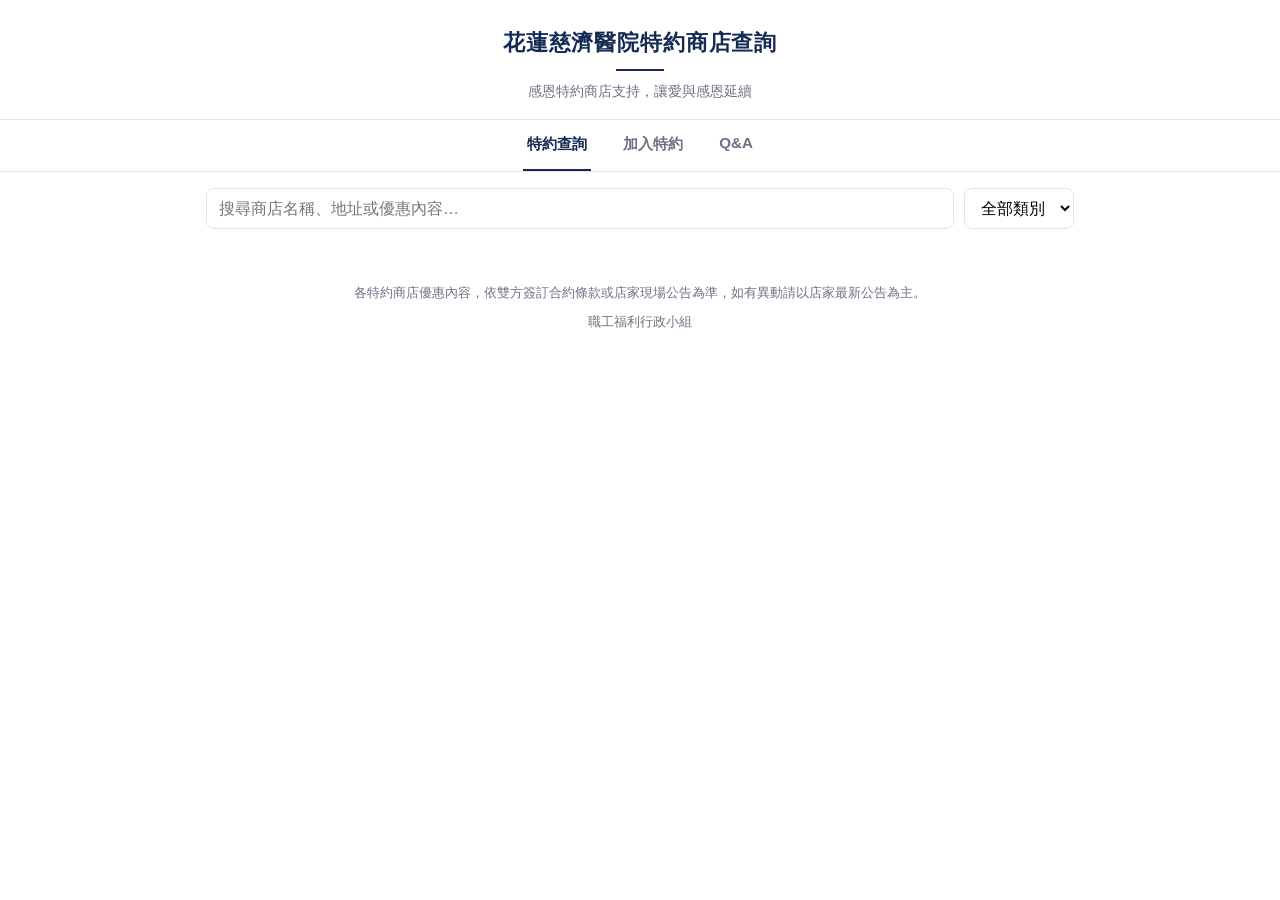
==== store/web/index.html @ 8aeaae93 "feat: 新增特約商店查詢/匯出/部署工具與網頁" ====
<!doctype html>
<html lang="zh-Hant">
<head>
<meta charset="UTF-8">
<meta name="viewport" content="width=device-width, initial-scale=1">
<title>花蓮慈濟醫院特約商店查詢</title>
<link rel="stylesheet" href="./style.css">
</head>
<body>
  <header>
    <h1>花蓮慈濟醫院特約商店查詢</h1>
    <div class="rule"></div>
    <div class="subtitle">感恩特約商店支持，讓愛與感恩延續</div>
  </header>
  <nav class="tabs">
    <a href="./index.html" class="active">特約查詢</a>
    <a href="./join.html">加入特約</a>
    <a href="./qa.html">Q&amp;A</a>
  </nav>

  <div class="controls">
    <input type="text" id="keyword" placeholder="搜尋商店名稱、地址或優惠內容…">
    <select id="kind"><option value="">全部類別</option></select>
  </div>
  <div class="meta" id="meta"></div>
  <div class="list" id="list"></div>
  <div class="disclaimer">各特約商店優惠內容，依雙方簽訂合約條款或店家現場公告為準，如有異動請以店家最新公告為主。</div>
  <footer>
    <div id="updated"></div>
    <div>職工福利行政小組</div>
  </footer>

<script>
const state = { all: [], keyword: "", kind: "" };

async function load() {
  const res = await fetch("./stores.json", { cache: "no-store" });
  const data = await res.json();
  state.all = data.stores || [];

  if (data.generated_at) {
    document.getElementById("updated").textContent =
      `資料更新時間：${data.generated_at.replace("T", " ")}`;
  }

  const kinds = [...new Set(state.all.map(s => s.kind).filter(Boolean))].sort();
  const kindSelect = document.getElementById("kind");
  for (const k of kinds) {
    const opt = document.createElement("option");
    opt.value = k;
    opt.textContent = k;
    kindSelect.appendChild(opt);
  }

  render();
}

function render() {
  const kw = state.keyword.trim();
  const list = document.getElementById("list");
  const meta = document.getElementById("meta");

  if (!kw && !state.kind) {
    meta.textContent = `共 ${state.all.length} 筆，請輸入關鍵字或選擇類別開始查詢`;
    list.innerHTML = "";
    return;
  }

  const filtered = state.all.filter(s => {
    if (state.kind && s.kind !== state.kind) return false;
    if (!kw) return true;
    const hay = `${s.name} ${s.address} ${s.contents} ${s.tel}`;
    return hay.includes(kw);
  });

  meta.textContent = `共 ${filtered.length} 筆（總計 ${state.all.length} 筆）`;
  list.innerHTML = "";

  if (filtered.length === 0) {
    list.innerHTML = '<div class="empty">查無符合條件的商店</div>';
    return;
  }

  for (const s of filtered) {
    const card = document.createElement("div");
    card.className = "card";
    card.innerHTML = `
      <span class="kind">${escapeHtml(s.kind || "未分類")}</span>
      <h3>${escapeHtml(s.name)}</h3>
      <p>📍 ${s.address ? `<a class="address" href="https://www.google.com/maps/search/?api=1&query=${encodeURIComponent(s.address)}" target="_blank" rel="noopener">${escapeHtml(s.address)}</a>` : ""}</p>
      <p>📞 ${escapeHtml(s.tel || "")}</p>
      <div class="expire">優惠期限：${s.expire ? s.expire.replaceAll("-", "/") : "長期"}</div>
    `;
    list.appendChild(card);
  }
}

function escapeHtml(str) {
  return String(str).replace(/[&<>"']/g, c => ({
    "&": "&amp;", "<": "&lt;", ">": "&gt;", '"': "&quot;", "'": "&#39;"
  }[c]));
}

document.getElementById("keyword").addEventListener("input", e => {
  state.keyword = e.target.value;
  render();
});
document.getElementById("kind").addEventListener("change", e => {
  state.kind = e.target.value;
  render();
});

load();
</script>
</body>
</html>
---- store/web/style.css ----
:root {
  --primary: #142a52;
  --primary-light: #eef1f6;
  --bg: #ffffff;
  --card-bg: #ffffff;
  --border: #e2e5eb;
  --text: #2a2f38;
  --muted: #6b7280;
}
* { box-sizing: border-box; }
body {
  margin: 0;
  font-family: "Noto Sans TC", "Microsoft JhengHei", -apple-system, sans-serif;
  background: var(--bg);
  color: var(--text);
}
header {
  background: var(--bg);
  color: var(--primary);
  padding: 28px 16px 18px;
  text-align: center;
  border-bottom: 1px solid var(--border);
}
header h1 {
  margin: 0;
  font-size: 1.35rem;
  font-weight: 700;
  letter-spacing: 0.04em;
}
header .rule {
  width: 48px;
  height: 2px;
  background: var(--primary);
  margin: 12px auto;
}
header .subtitle {
  margin-top: 2px;
  font-size: 0.85rem;
  color: var(--muted);
}
nav.tabs {
  display: flex;
  justify-content: center;
  gap: 28px;
  border-bottom: 1px solid var(--border);
  background: var(--bg);
}
nav.tabs a {
  display: inline-block;
  padding: 14px 4px;
  color: var(--muted);
  text-decoration: none;
  font-size: 0.95rem;
  font-weight: 600;
  border-bottom: 2px solid transparent;
}
nav.tabs a:hover { color: var(--primary); }
nav.tabs a.active {
  color: var(--primary);
  border-bottom-color: var(--primary);
}
.controls {
  max-width: 900px;
  margin: 16px auto;
  padding: 0 16px;
  display: flex;
  gap: 10px;
  flex-wrap: wrap;
}
.controls input[type=text] {
  flex: 1 1 240px;
  padding: 10px 12px;
  border: 1px solid var(--border);
  border-radius: 8px;
  font-size: 1rem;
}
.controls select {
  padding: 10px 12px;
  border: 1px solid var(--border);
  border-radius: 8px;
  font-size: 1rem;
  background: #fff;
}
.meta {
  max-width: 900px;
  margin: 0 auto 8px;
  padding: 0 16px;
  color: var(--muted);
  font-size: 0.9rem;
}
.list {
  max-width: 900px;
  margin: 0 auto 40px;
  padding: 0 16px;
  display: grid;
  gap: 12px;
}
.card {
  background: var(--card-bg);
  border: 1px solid var(--border);
  border-radius: 10px;
  padding: 14px 16px;
}
.card .kind {
  display: inline-block;
  background: var(--primary-light);
  color: var(--primary);
  font-size: 0.78rem;
  padding: 2px 8px;
  border-radius: 999px;
  margin-bottom: 6px;
}
.card h3 { margin: 0 0 6px; font-size: 1.05rem; }
.card p { margin: 3px 0; font-size: 0.92rem; }
.card a.address { color: var(--primary); text-decoration: underline; }
.card .expire { font-size: 0.82rem; color: var(--muted); margin-top: 8px; }
.empty { text-align: center; color: var(--muted); padding: 40px 0; }
.disclaimer {
  max-width: 900px;
  margin: 0 auto;
  padding: 0 16px;
  color: var(--muted);
  font-size: 0.8rem;
  text-align: center;
}
footer { text-align: center; color: var(--muted); font-size: 0.8rem; padding: 12px 0 40px; }

/* 內文頁（加入特約 / Q&A）共用樣式 */
.content {
  max-width: 720px;
  margin: 32px auto 60px;
  padding: 0 20px;
  line-height: 1.8;
}
.content h2 {
  color: var(--primary);
  font-size: 1.1rem;
  margin: 32px 0 10px;
}
.content h2:first-child { margin-top: 0; }
.content p { margin: 8px 0; color: var(--text); }
.content .contact-box {
  border: 1px solid var(--border);
  border-radius: 10px;
  padding: 16px 20px;
  margin-top: 12px;
}
.content .contact-box p { margin: 4px 0; }
.content .contact-box a { color: var(--primary); }
.qa-item {
  border-bottom: 1px solid var(--border);
  padding: 16px 0;
}
.qa-item:last-child { border-bottom: none; }
.qa-item .q {
  color: var(--primary);
  font-weight: 700;
  margin: 0 0 6px;
}
.qa-item .a { margin: 0; color: var(--text); }

@media (prefers-color-scheme: dark) {
  :root {
    --primary: #5b9bd8;
    --primary-light: #16324d;
    --bg: #10161f;
    --card-bg: #1a2330;
    --border: #2c3a4c;
    --text: #eaeef3;
    --muted: #93a1b5;
  }
  .controls select { background: #1a2330; color: #eaeef3; }
}
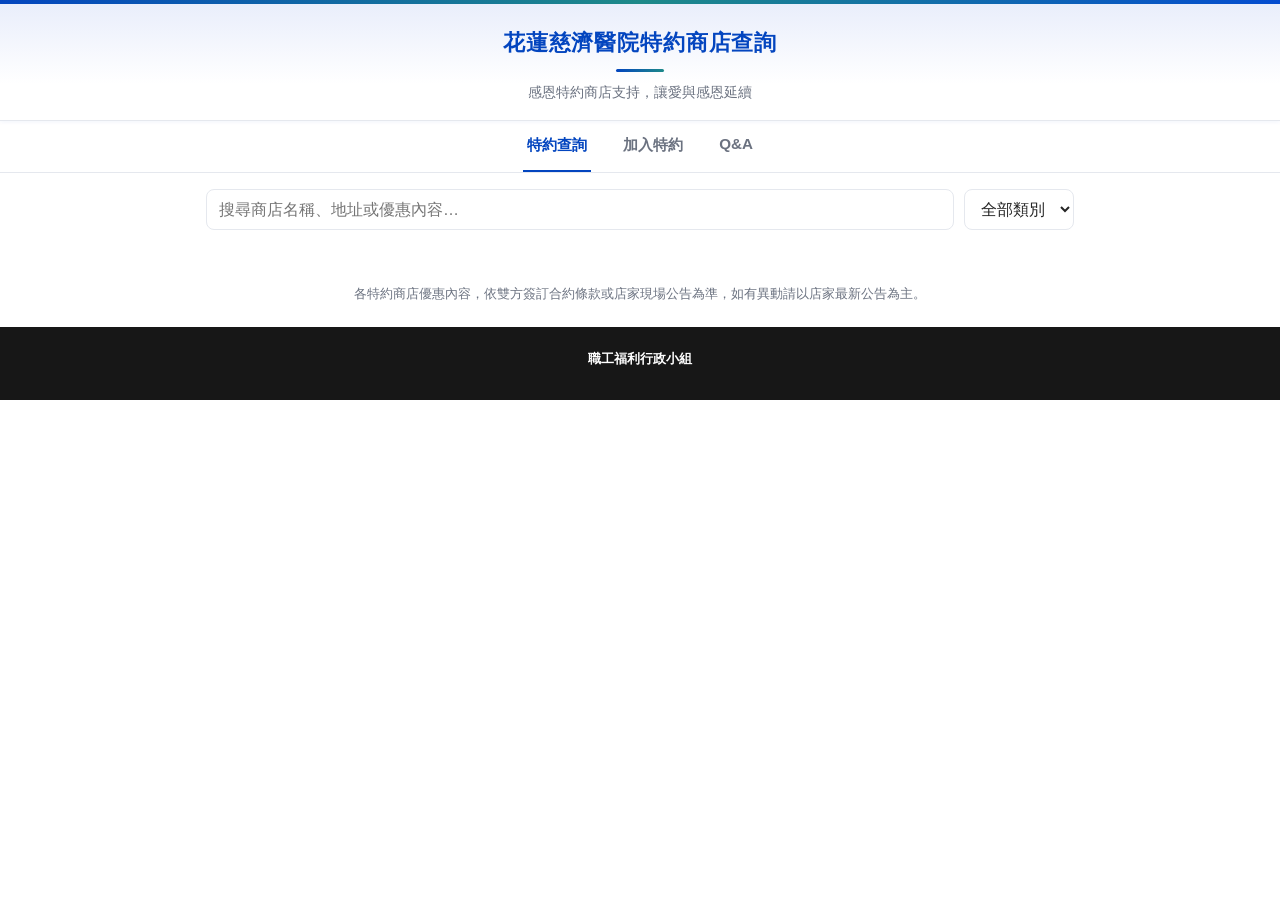
==== commit 97a9e61c: "style: 特約商店查詢頁改採花蓮慈濟醫院官網視覺風格 比對官網實際色碼套用主色（#0345bf）與青色點綴（#1d8989），並依類別自動配色籤與圖示、卡片加陰影與 hover 效果、頁尾改深色，" ====
--- a/store/web/index.html
+++ b/store/web/index.html
@@ -31,7 +31,38 @@
   </footer>
 
 <script>
-const state = { all: [], keyword: "", kind: "" };
+const state = { all: [], keyword: "", kind: "", categoryColors: new Map() };
+
+const CATEGORY_PALETTE = [
+  { accent: "#0345bf", bg: "#e8edfb" }, // 藍
+  { accent: "#1d8989", bg: "#e3f3f2" }, // 青
+  { accent: "#c65a04", bg: "#fdece0" }, // 橘
+  { accent: "#3c7a3f", bg: "#e7f3e8" }, // 綠
+  { accent: "#6a4fa0", bg: "#efe9f8" }, // 紫
+  { accent: "#b0396b", bg: "#fbe8f0" }, // 玫瑰
+];
+
+const ICON_RULES = [
+  [/餐|飲|小吃|咖啡|茶|美食/, "🍽️"],
+  [/藥|診所|醫療|健康/, "💊"],
+  [/3C|電腦|手機|通訊|3c/, "💻"],
+  [/眼鏡/, "👓"],
+  [/美容|美髮|美甲|spa|SPA|沙龍/, "💇"],
+  [/服飾|精品|鞋|包/, "👕"],
+  [/書|文具/, "📚"],
+  [/運動|健身/, "🏋️"],
+  [/汽車|機車|修車|保養/, "🚗"],
+  [/旅遊|住宿|飯店|民宿/, "🏨"],
+  [/生活|百貨|超市|量販/, "🛒"],
+];
+
+function iconFor(kind) {
+  if (!kind) return "🏬";
+  for (const [re, icon] of ICON_RULES) {
+    if (re.test(kind)) return icon;
+  }
+  return "🏬";
+}
 
 async function load() {
   const res = await fetch("./stores.json", { cache: "no-store" });
@@ -44,6 +75,8 @@
   }
 
   const kinds = [...new Set(state.all.map(s => s.kind).filter(Boolean))].sort();
+  kinds.forEach((k, i) => state.categoryColors.set(k, CATEGORY_PALETTE[i % CATEGORY_PALETTE.length]));
+
   const kindSelect = document.getElementById("kind");
   for (const k of kinds) {
     const opt = document.createElement("option");
@@ -84,8 +117,11 @@
   for (const s of filtered) {
     const card = document.createElement("div");
     card.className = "card";
+    const color = state.categoryColors.get(s.kind) || CATEGORY_PALETTE[0];
+    card.style.setProperty("--cat-accent", color.accent);
+    card.style.setProperty("--cat-bg", color.bg);
     card.innerHTML = `
-      <span class="kind">${escapeHtml(s.kind || "未分類")}</span>
+      <span class="kind"><span class="icon">${iconFor(s.kind)}</span>${escapeHtml(s.kind || "未分類")}</span>
       <h3>${escapeHtml(s.name)}</h3>
       <p>📍 ${s.address ? `<a class="address" href="https://www.google.com/maps/search/?api=1&query=${encodeURIComponent(s.address)}" target="_blank" rel="noopener">${escapeHtml(s.address)}</a>` : ""}</p>
       <p>📞 ${escapeHtml(s.tel || "")}</p>
--- a/store/web/style.css
+++ b/store/web/style.css
@@ -1,25 +1,39 @@
 :root {
-  --primary: #142a52;
-  --primary-light: #eef1f6;
+  --primary: #0345bf;
+  --primary-hover: #044cd0;
+  --primary-light: #e8edfb;
+  --accent: #1d8989;
   --bg: #ffffff;
   --card-bg: #ffffff;
-  --border: #e2e5eb;
-  --text: #2a2f38;
+  --border: #e5e8ee;
+  --text: #252525;
   --muted: #6b7280;
+  --footer-bg: #171717;
+  --footer-text: #ffffff;
+  --footer-muted: #a2a2a2;
 }
 * { box-sizing: border-box; }
 body {
   margin: 0;
-  font-family: "Noto Sans TC", "Microsoft JhengHei", -apple-system, sans-serif;
+  font-family: "Noto Sans TC", "Noto Sans", "PingFang TC", "Microsoft JhengHei", Arial, sans-serif;
   background: var(--bg);
   color: var(--text);
 }
 header {
-  background: var(--bg);
+  position: relative;
+  background: linear-gradient(180deg, var(--primary-light) 0%, var(--bg) 70%);
   color: var(--primary);
   padding: 28px 16px 18px;
   text-align: center;
   border-bottom: 1px solid var(--border);
+  box-shadow: 0 1px 4px rgba(3, 69, 191, 0.06);
+}
+header::before {
+  content: "";
+  position: absolute;
+  top: 0; left: 0; right: 0;
+  height: 4px;
+  background: linear-gradient(90deg, var(--primary), var(--accent), var(--primary-hover));
 }
 header h1 {
   margin: 0;
@@ -29,9 +43,10 @@
 }
 header .rule {
   width: 48px;
-  height: 2px;
-  background: var(--primary);
+  height: 3px;
+  background: linear-gradient(90deg, var(--primary), var(--accent));
   margin: 12px auto;
+  border-radius: 2px;
 }
 header .subtitle {
   margin-top: 2px;
@@ -53,6 +68,7 @@
   font-size: 0.95rem;
   font-weight: 600;
   border-bottom: 2px solid transparent;
+  transition: color 0.2s, border-color 0.2s;
 }
 nav.tabs a:hover { color: var(--primary); }
 nav.tabs a.active {
@@ -73,6 +89,8 @@
   border: 1px solid var(--border);
   border-radius: 8px;
   font-size: 1rem;
+  background: #fff;
+  color: var(--text);
 }
 .controls select {
   padding: 10px 12px;
@@ -80,6 +98,13 @@
   border-radius: 8px;
   font-size: 1rem;
   background: #fff;
+  color: var(--text);
+}
+.controls input[type=text]:focus,
+.controls select:focus {
+  outline: none;
+  border-color: var(--primary);
+  box-shadow: 0 0 0 3px rgba(3, 69, 191, 0.15);
 }
 .meta {
   max-width: 900px;
@@ -98,21 +123,34 @@
 .card {
   background: var(--card-bg);
   border: 1px solid var(--border);
-  border-radius: 10px;
+  border-left: 4px solid var(--cat-accent, var(--primary));
+  border-radius: 12px;
   padding: 14px 16px;
+  box-shadow: 0 1px 3px rgba(0, 0, 0, 0.05);
+  transition: box-shadow 0.2s, transform 0.2s;
+}
+.card:hover {
+  box-shadow: 0 6px 16px rgba(3, 69, 191, 0.12);
+  transform: translateY(-2px);
 }
 .card .kind {
-  display: inline-block;
-  background: var(--primary-light);
-  color: var(--primary);
+  display: inline-flex;
+  align-items: center;
+  gap: 4px;
+  background: var(--cat-bg, var(--primary-light));
+  color: var(--cat-accent, var(--primary));
   font-size: 0.78rem;
-  padding: 2px 8px;
+  font-weight: 600;
+  padding: 2px 9px;
   border-radius: 999px;
   margin-bottom: 6px;
 }
-.card h3 { margin: 0 0 6px; font-size: 1.05rem; }
+.card .kind .icon { font-size: 0.9rem; line-height: 1; }
+.card h3 { margin: 0 0 6px; font-size: 1.05rem; transition: color 0.2s; }
+.card:hover h3 { color: var(--accent); }
 .card p { margin: 3px 0; font-size: 0.92rem; }
 .card a.address { color: var(--primary); text-decoration: underline; }
+.card a.address:hover { color: var(--primary-hover); }
 .card .expire { font-size: 0.82rem; color: var(--muted); margin-top: 8px; }
 .empty { text-align: center; color: var(--muted); padding: 40px 0; }
 .disclaimer {
@@ -123,7 +161,16 @@
   font-size: 0.8rem;
   text-align: center;
 }
-footer { text-align: center; color: var(--muted); font-size: 0.8rem; padding: 12px 0 40px; }
+footer {
+  background: var(--footer-bg);
+  color: var(--footer-muted);
+  text-align: center;
+  font-size: 0.8rem;
+  padding: 20px 16px 32px;
+  margin-top: 24px;
+}
+footer #updated { color: var(--footer-muted); }
+footer div:last-child { color: var(--footer-text); font-weight: 600; margin-top: 4px; }
 
 /* 內文頁（加入特約 / Q&A）共用樣式 */
 .content {
@@ -141,12 +188,14 @@
 .content p { margin: 8px 0; color: var(--text); }
 .content .contact-box {
   border: 1px solid var(--border);
-  border-radius: 10px;
+  border-radius: 12px;
   padding: 16px 20px;
   margin-top: 12px;
+  box-shadow: 0 1px 3px rgba(0, 0, 0, 0.05);
 }
 .content .contact-box p { margin: 4px 0; }
 .content .contact-box a { color: var(--primary); }
+.content .contact-box a:hover { color: var(--primary-hover); }
 .qa-item {
   border-bottom: 1px solid var(--border);
   padding: 16px 0;
@@ -162,12 +211,18 @@
 @media (prefers-color-scheme: dark) {
   :root {
     --primary: #5b9bd8;
+    --primary-hover: #7ab0e6;
     --primary-light: #16324d;
+    --accent: #3fb8b8;
     --bg: #10161f;
     --card-bg: #1a2330;
     --border: #2c3a4c;
     --text: #eaeef3;
     --muted: #93a1b5;
+    --footer-bg: #0a0e14;
+    --footer-text: #eaeef3;
+    --footer-muted: #93a1b5;
   }
+  .controls input[type=text],
   .controls select { background: #1a2330; color: #eaeef3; }
 }
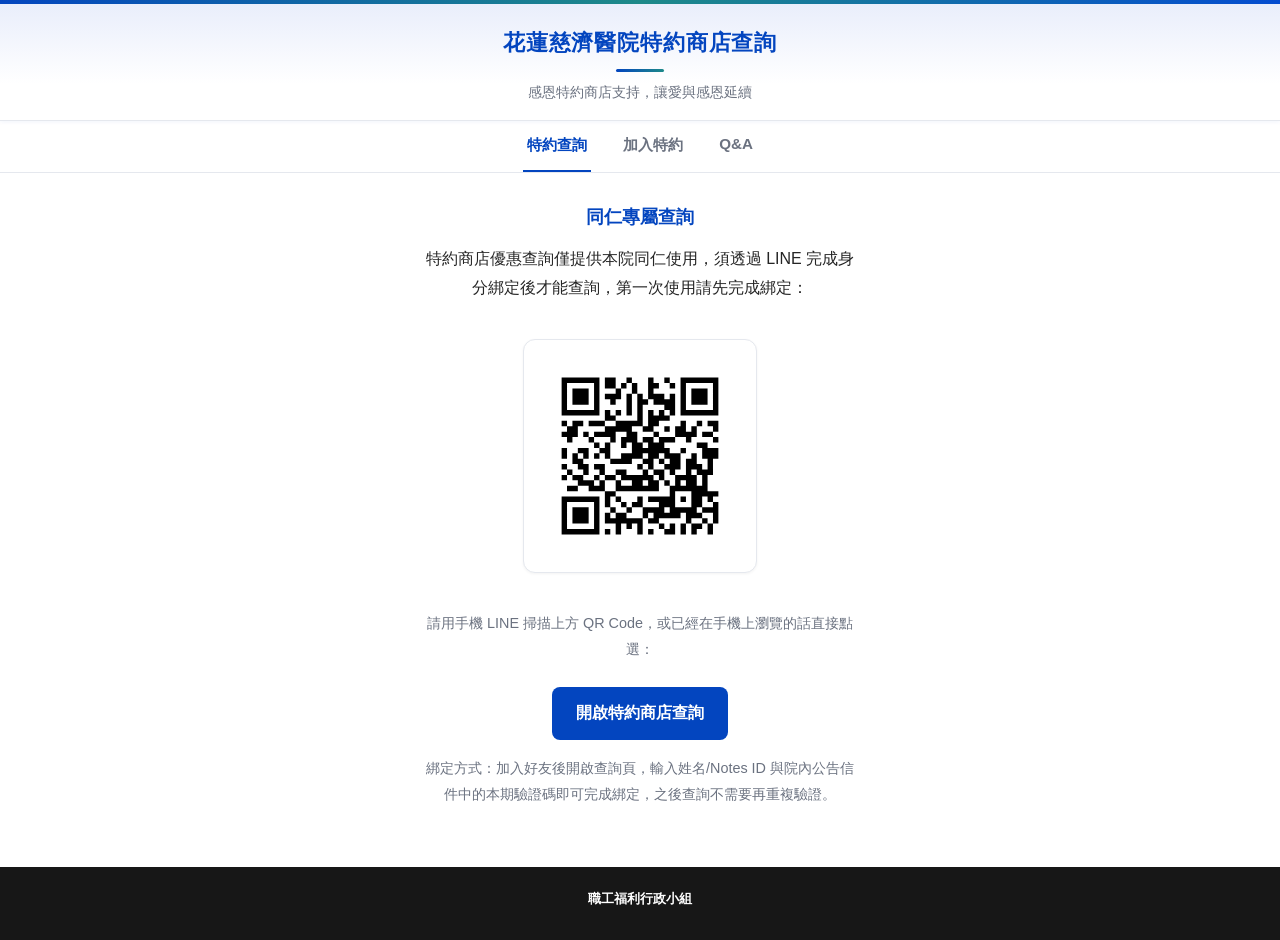
==== commit 47999db1: "feat: 特約商店查詢頁上線 LINE@ + 驗證碼存取控制（sdd3.md §5） 新增 Cloud Functions 後端（firebase/，5 支端點：verify/stores/admi" ====
--- a/store/web/index.html
+++ b/store/web/index.html
@@ -5,6 +5,37 @@
 <meta name="viewport" content="width=device-width, initial-scale=1">
 <title>花蓮慈濟醫院特約商店查詢</title>
 <link rel="stylesheet" href="./style.css">
+<style>
+  .panel {
+    max-width: 480px;
+    margin: 32px auto 60px;
+    padding: 0 20px;
+    text-align: center;
+  }
+  .panel p { color: var(--text); line-height: 1.8; }
+  .panel .hint { color: var(--muted); font-size: 0.9rem; }
+  .qr-box {
+    display: inline-block;
+    background: #ffffff;
+    padding: 16px;
+    border-radius: 12px;
+    border: 1px solid var(--border);
+    box-shadow: 0 1px 3px rgba(0, 0, 0, 0.05);
+    margin: 20px 0;
+  }
+  .qr-box svg { display: block; width: 200px; height: 200px; }
+  .open-link {
+    display: inline-block;
+    margin-top: 8px;
+    padding: 12px 24px;
+    border-radius: 8px;
+    background: var(--primary);
+    color: #fff;
+    text-decoration: none;
+    font-weight: 600;
+  }
+  .open-link:hover { background: var(--primary-hover); }
+</style>
 </head>
 <body>
   <header>
@@ -18,135 +49,21 @@
     <a href="./qa.html">Q&amp;A</a>
   </nav>
 
-  <div class="controls">
-    <input type="text" id="keyword" placeholder="搜尋商店名稱、地址或優惠內容…">
-    <select id="kind"><option value="">全部類別</option></select>
+  <div class="panel">
+    <h2 style="color:var(--primary);font-size:1.1rem;">同仁專屬查詢</h2>
+    <p>特約商店優惠查詢僅提供本院同仁使用，須透過 LINE 完成身分綁定後才能查詢，第一次使用請先完成綁定：</p>
+
+    <div class="qr-box">
+      <svg viewBox="0 0 37 37" xmlns="http://www.w3.org/2000/svg"><path d="M4,4H5V5H4zM5,4H6V5H5zM6,4H7V5H6zM7,4H8V5H7zM8,4H9V5H8zM9,4H10V5H9zM10,4H11V5H10zM12,4H13V5H12zM13,4H14V5H13zM16,4H17V5H16zM20,4H21V5H20zM23,4H24V5H23zM26,4H27V5H26zM27,4H28V5H27zM28,4H29V5H28zM29,4H30V5H29zM30,4H31V5H30zM31,4H32V5H31zM32,4H33V5H32zM4,5H5V6H4zM10,5H11V6H10zM12,5H13V6H12zM13,5H14V6H13zM15,5H16V6H15zM17,5H18V6H17zM20,5H21V6H20zM21,5H22V6H21zM24,5H25V6H24zM26,5H27V6H26zM32,5H33V6H32zM4,6H5V7H4zM6,6H7V7H6zM7,6H8V7H7zM8,6H9V7H8zM10,6H11V7H10zM14,6H15V7H14zM17,6H18V7H17zM20,6H21V7H20zM26,6H27V7H26zM28,6H29V7H28zM29,6H30V7H29zM30,6H31V7H30zM32,6H33V7H32zM4,7H5V8H4zM6,7H7V8H6zM7,7H8V8H7zM8,7H9V8H8zM10,7H11V8H10zM12,7H13V8H12zM13,7H14V8H13zM14,7H15V8H14zM16,7H17V8H16zM18,7H19V8H18zM20,7H21V8H20zM21,7H22V8H21zM22,7H23V8H22zM24,7H25V8H24zM26,7H27V8H26zM28,7H29V8H28zM29,7H30V8H29zM30,7H31V8H30zM32,7H33V8H32zM4,8H5V9H4zM6,8H7V9H6zM7,8H8V9H7zM8,8H9V9H8zM10,8H11V9H10zM13,8H14V9H13zM16,8H17V9H16zM18,8H19V9H18zM19,8H20V9H19zM21,8H22V9H21zM22,8H23V9H22zM23,8H24V9H23zM24,8H25V9H24zM26,8H27V9H26zM28,8H29V9H28zM29,8H30V9H29zM30,8H31V9H30zM32,8H33V9H32zM4,9H5V10H4zM10,9H11V10H10zM16,9H17V10H16zM18,9H19V10H18zM23,9H24V10H23zM24,9H25V10H24zM26,9H27V10H26zM32,9H33V10H32zM4,10H5V11H4zM5,10H6V11H5zM6,10H7V11H6zM7,10H8V11H7zM8,10H9V11H8zM9,10H10V11H9zM10,10H11V11H10zM12,10H13V11H12zM14,10H15V11H14zM16,10H17V11H16zM18,10H19V11H18zM20,10H21V11H20zM22,10H23V11H22zM24,10H25V11H24zM26,10H27V11H26zM27,10H28V11H27zM28,10H29V11H28zM29,10H30V11H29zM30,10H31V11H30zM31,10H32V11H31zM32,10H33V11H32zM12,11H13V12H12zM13,11H14V12H13zM18,11H19V12H18zM20,11H21V12H20zM21,11H22V12H21zM22,11H23V12H22zM23,11H24V12H23zM4,12H5V13H4zM6,12H7V13H6zM7,12H8V13H7zM9,12H10V13H9zM10,12H11V13H10zM11,12H12V13H11zM14,12H15V13H14zM15,12H16V13H15zM16,12H17V13H16zM17,12H18V13H17zM18,12H19V13H18zM20,12H21V13H20zM21,12H22V13H21zM26,12H27V13H26zM29,12H30V13H29zM31,12H32V13H31zM32,12H33V13H32zM5,13H6V14H5zM6,13H7V14H6zM12,13H13V14H12zM13,13H14V14H13zM14,13H15V14H14zM15,13H16V14H15zM16,13H17V14H16zM19,13H20V14H19zM20,13H21V14H20zM23,13H24V14H23zM25,13H26V14H25zM26,13H27V14H26zM28,13H29V14H28zM32,13H33V14H32zM4,14H5V15H4zM5,14H6V15H5zM6,14H7V15H6zM8,14H9V15H8zM10,14H11V15H10zM11,14H12V15H11zM12,14H13V15H12zM13,14H14V15H13zM16,14H17V15H16zM17,14H18V15H17zM21,14H22V15H21zM25,14H26V15H25zM26,14H27V15H26zM27,14H28V15H27zM28,14H29V15H28zM30,14H31V15H30zM31,14H32V15H31zM5,15H6V16H5zM9,15H10V16H9zM13,15H14V16H13zM15,15H16V16H15zM16,15H17V16H16zM17,15H18V16H17zM19,15H20V16H19zM20,15H21V16H20zM22,15H23V16H22zM23,15H24V16H23zM24,15H25V16H24zM27,15H28V16H27zM32,15H33V16H32zM10,16H11V17H10zM12,16H13V17H12zM15,16H16V17H15zM17,16H18V17H17zM18,16H19V17H18zM20,16H21V17H20zM21,16H22V17H21zM22,16H23V17H22zM29,16H30V17H29zM30,16H31V17H30zM4,17H5V18H4zM7,17H8V18H7zM8,17H9V18H8zM11,17H12V18H11zM12,17H13V18H12zM17,17H18V18H17zM18,17H19V18H18zM19,17H20V18H19zM20,17H21V18H20zM21,17H22V18H21zM22,17H23V18H22zM23,17H24V18H23zM26,17H27V18H26zM30,17H31V18H30zM31,17H32V18H31zM32,17H33V18H32zM4,18H5V19H4zM6,18H7V19H6zM8,18H9V19H8zM10,18H11V19H10zM12,18H13V19H12zM15,18H16V19H15zM16,18H17V19H16zM17,18H18V19H17zM18,18H19V19H18zM20,18H21V19H20zM21,18H22V19H21zM23,18H24V19H23zM24,18H25V19H24zM25,18H26V19H25zM28,18H29V19H28zM30,18H31V19H30zM31,18H32V19H31zM32,18H33V19H32zM6,19H7V20H6zM7,19H8V20H7zM13,19H14V20H13zM14,19H15V20H14zM15,19H16V20H15zM16,19H17V20H16zM19,19H20V20H19zM20,19H21V20H20zM22,19H23V20H22zM24,19H25V20H24zM25,19H26V20H25zM27,19H28V20H27zM28,19H29V20H28zM31,19H32V20H31zM4,20H5V21H4zM7,20H8V21H7zM8,20H9V21H8zM10,20H11V21H10zM11,20H12V21H11zM18,20H19V21H18zM20,20H21V21H20zM23,20H24V21H23zM24,20H25V21H24zM25,20H26V21H25zM27,20H28V21H27zM28,20H29V21H28zM29,20H30V21H29zM31,20H32V21H31zM5,21H6V22H5zM8,21H9V22H8zM11,21H12V22H11zM14,21H15V22H14zM15,21H16V22H15zM19,21H20V22H19zM21,21H22V22H21zM22,21H23V22H22zM24,21H25V22H24zM27,21H28V22H27zM29,21H30V22H29zM30,21H31V22H30zM31,21H32V22H31zM4,22H5V23H4zM6,22H7V23H6zM7,22H8V23H7zM10,22H11V23H10zM12,22H13V23H12zM13,22H14V23H13zM15,22H16V23H15zM16,22H17V23H16zM17,22H18V23H17zM18,22H19V23H18zM19,22H20V23H19zM20,22H21V23H20zM22,22H23V23H22zM25,22H26V23H25zM26,22H27V23H26zM27,22H28V23H27zM28,22H29V23H28zM30,22H31V23H30zM7,23H8V24H7zM8,23H9V24H8zM9,23H10V24H9zM11,23H12V24H11zM14,23H15V24H14zM17,23H18V24H17zM18,23H19V24H18zM20,23H21V24H20zM21,23H22V24H21zM23,23H24V24H23zM25,23H26V24H25zM27,23H28V24H27zM28,23H29V24H28zM30,23H31V24H30zM5,24H6V25H5zM6,24H7V25H6zM9,24H10V25H9zM10,24H11V25H10zM11,24H12V25H11zM14,24H15V25H14zM15,24H16V25H15zM16,24H17V25H16zM17,24H18V25H17zM18,24H19V25H18zM19,24H20V25H19zM20,24H21V25H20zM21,24H22V25H21zM24,24H25V25H24zM25,24H26V25H25zM26,24H27V25H26zM27,24H28V25H27zM28,24H29V25H28zM29,24H30V25H29zM30,24H31V25H30zM12,25H13V26H12zM13,25H14V26H13zM24,25H25V26H24zM28,25H29V26H28zM29,25H30V26H29zM30,25H31V26H30zM31,25H32V26H31zM32,25H33V26H32zM4,26H5V27H4zM5,26H6V27H5zM6,26H7V27H6zM7,26H8V27H7zM8,26H9V27H8zM9,26H10V27H9zM10,26H11V27H10zM12,26H13V27H12zM14,26H15V27H14zM18,26H19V27H18zM20,26H21V27H20zM21,26H22V27H21zM22,26H23V27H22zM23,26H24V27H23zM24,26H25V27H24zM26,26H27V27H26zM28,26H29V27H28zM29,26H30V27H29zM31,26H32V27H31zM4,27H5V28H4zM10,27H11V28H10zM12,27H13V28H12zM15,27H16V28H15zM17,27H18V28H17zM18,27H19V28H18zM22,27H23V28H22zM23,27H24V28H23zM24,27H25V28H24zM28,27H29V28H28zM29,27H30V28H29zM32,27H33V28H32zM4,28H5V29H4zM6,28H7V29H6zM7,28H8V29H7zM8,28H9V29H8zM10,28H11V29H10zM13,28H14V29H13zM16,28H17V29H16zM19,28H20V29H19zM20,28H21V29H20zM21,28H22V29H21zM22,28H23V29H22zM24,28H25V29H24zM25,28H26V29H25zM26,28H27V29H26zM27,28H28V29H27zM28,28H29V29H28zM30,28H31V29H30zM31,28H32V29H31zM32,28H33V29H32zM4,29H5V30H4zM6,29H7V30H6zM7,29H8V30H7zM8,29H9V30H8zM10,29H11V30H10zM12,29H13V30H12zM14,29H15V30H14zM15,29H16V30H15zM19,29H20V30H19zM21,29H22V30H21zM22,29H23V30H22zM23,29H24V30H23zM24,29H25V30H24zM25,29H26V30H25zM27,29H28V30H27zM28,29H29V30H28zM29,29H30V30H29zM32,29H33V30H32zM4,30H5V31H4zM6,30H7V31H6zM7,30H8V31H7zM8,30H9V31H8zM10,30H11V31H10zM12,30H13V31H12zM13,30H14V31H13zM14,30H15V31H14zM15,30H16V31H15zM16,30H17V31H16zM17,30H18V31H17zM18,30H19V31H18zM20,30H21V31H20zM21,30H22V31H21zM27,30H28V31H27zM30,30H31V31H30zM32,30H33V31H32zM4,31H5V32H4zM10,31H11V32H10zM14,31H15V32H14zM16,31H17V32H16zM18,31H19V32H18zM22,31H23V32H22zM24,31H25V32H24zM26,31H27V32H26zM28,31H29V32H28zM29,31H30V32H29zM31,31H32V32H31zM4,32H5V33H4zM5,32H6V33H5zM6,32H7V33H6zM7,32H8V33H7zM8,32H9V33H8zM9,32H10V33H9zM10,32H11V33H10zM12,32H13V33H12zM14,32H15V33H14zM18,32H19V33H18zM20,32H21V33H20zM23,32H24V33H23zM24,32H25V33H24zM26,32H27V33H26zM28,32H29V33H28zM31,32H32V33H31z" fill="#000000" fill-rule="nonzero" stroke="none" /></svg>
+    </div>
+
+    <p class="hint">請用手機 LINE 掃描上方 QR Code，或已經在手機上瀏覽的話直接點選：</p>
+    <p><a class="open-link" href="https://liff.line.me/2011285225-tzE9fFFl">開啟特約商店查詢</a></p>
+    <p class="hint">綁定方式：加入好友後開啟查詢頁，輸入姓名/Notes ID 與院內公告信件中的本期驗證碼即可完成綁定，之後查詢不需要再重複驗證。</p>
   </div>
-  <div class="meta" id="meta"></div>
-  <div class="list" id="list"></div>
-  <div class="disclaimer">各特約商店優惠內容，依雙方簽訂合約條款或店家現場公告為準，如有異動請以店家最新公告為主。</div>
+
   <footer>
-    <div id="updated"></div>
     <div>職工福利行政小組</div>
   </footer>
-
-<script>
-const state = { all: [], keyword: "", kind: "", categoryColors: new Map() };
-
-const CATEGORY_PALETTE = [
-  { accent: "#0345bf", bg: "#e8edfb" }, // 藍
-  { accent: "#1d8989", bg: "#e3f3f2" }, // 青
-  { accent: "#c65a04", bg: "#fdece0" }, // 橘
-  { accent: "#3c7a3f", bg: "#e7f3e8" }, // 綠
-  { accent: "#6a4fa0", bg: "#efe9f8" }, // 紫
-  { accent: "#b0396b", bg: "#fbe8f0" }, // 玫瑰
-];
-
-const ICON_RULES = [
-  [/餐|飲|小吃|咖啡|茶|美食/, "🍽️"],
-  [/藥|診所|醫療|健康/, "💊"],
-  [/3C|電腦|手機|通訊|3c/, "💻"],
-  [/眼鏡/, "👓"],
-  [/美容|美髮|美甲|spa|SPA|沙龍/, "💇"],
-  [/服飾|精品|鞋|包/, "👕"],
-  [/書|文具/, "📚"],
-  [/運動|健身/, "🏋️"],
-  [/汽車|機車|修車|保養/, "🚗"],
-  [/旅遊|住宿|飯店|民宿/, "🏨"],
-  [/生活|百貨|超市|量販/, "🛒"],
-];
-
-function iconFor(kind) {
-  if (!kind) return "🏬";
-  for (const [re, icon] of ICON_RULES) {
-    if (re.test(kind)) return icon;
-  }
-  return "🏬";
-}
-
-async function load() {
-  const res = await fetch("./stores.json", { cache: "no-store" });
-  const data = await res.json();
-  state.all = data.stores || [];
-
-  if (data.generated_at) {
-    document.getElementById("updated").textContent =
-      `資料更新時間：${data.generated_at.replace("T", " ")}`;
-  }
-
-  const kinds = [...new Set(state.all.map(s => s.kind).filter(Boolean))].sort();
-  kinds.forEach((k, i) => state.categoryColors.set(k, CATEGORY_PALETTE[i % CATEGORY_PALETTE.length]));
-
-  const kindSelect = document.getElementById("kind");
-  for (const k of kinds) {
-    const opt = document.createElement("option");
-    opt.value = k;
-    opt.textContent = k;
-    kindSelect.appendChild(opt);
-  }
-
-  render();
-}
-
-function render() {
-  const kw = state.keyword.trim();
-  const list = document.getElementById("list");
-  const meta = document.getElementById("meta");
-
-  if (!kw && !state.kind) {
-    meta.textContent = `共 ${state.all.length} 筆，請輸入關鍵字或選擇類別開始查詢`;
-    list.innerHTML = "";
-    return;
-  }
-
-  const filtered = state.all.filter(s => {
-    if (state.kind && s.kind !== state.kind) return false;
-    if (!kw) return true;
-    const hay = `${s.name} ${s.address} ${s.contents} ${s.tel}`;
-    return hay.includes(kw);
-  });
-
-  meta.textContent = `共 ${filtered.length} 筆（總計 ${state.all.length} 筆）`;
-  list.innerHTML = "";
-
-  if (filtered.length === 0) {
-    list.innerHTML = '<div class="empty">查無符合條件的商店</div>';
-    return;
-  }
-
-  for (const s of filtered) {
-    const card = document.createElement("div");
-    card.className = "card";
-    const color = state.categoryColors.get(s.kind) || CATEGORY_PALETTE[0];
-    card.style.setProperty("--cat-accent", color.accent);
-    card.style.setProperty("--cat-bg", color.bg);
-    card.innerHTML = `
-      <span class="kind"><span class="icon">${iconFor(s.kind)}</span>${escapeHtml(s.kind || "未分類")}</span>
-      <h3>${escapeHtml(s.name)}</h3>
-      <p>📍 ${s.address ? `<a class="address" href="https://www.google.com/maps/search/?api=1&query=${encodeURIComponent(s.address)}" target="_blank" rel="noopener">${escapeHtml(s.address)}</a>` : ""}</p>
-      <p>📞 ${escapeHtml(s.tel || "")}</p>
-      <div class="expire">優惠期限：${s.expire ? s.expire.replaceAll("-", "/") : "長期"}</div>
-    `;
-    list.appendChild(card);
-  }
-}
-
-function escapeHtml(str) {
-  return String(str).replace(/[&<>"']/g, c => ({
-    "&": "&amp;", "<": "&lt;", ">": "&gt;", '"': "&quot;", "'": "&#39;"
-  }[c]));
-}
-
-document.getElementById("keyword").addEventListener("input", e => {
-  state.keyword = e.target.value;
-  render();
-});
-document.getElementById("kind").addEventListener("change", e => {
-  state.kind = e.target.value;
-  render();
-});
-
-load();
-</script>
 </body>
 </html>
--- a/store/web/style.css
+++ b/store/web/style.css
@@ -151,6 +151,15 @@
 .card p { margin: 3px 0; font-size: 0.92rem; }
 .card a.address { color: var(--primary); text-decoration: underline; }
 .card a.address:hover { color: var(--primary-hover); }
+.card .offer {
+  margin: 8px 0 3px;
+  padding: 8px 10px;
+  background: var(--cat-bg, var(--primary-light));
+  color: var(--cat-accent, var(--primary));
+  font-size: 0.9rem;
+  line-height: 1.6;
+  border-radius: 8px;
+}
 .card .expire { font-size: 0.82rem; color: var(--muted); margin-top: 8px; }
 .empty { text-align: center; color: var(--muted); padding: 40px 0; }
 .disclaimer {
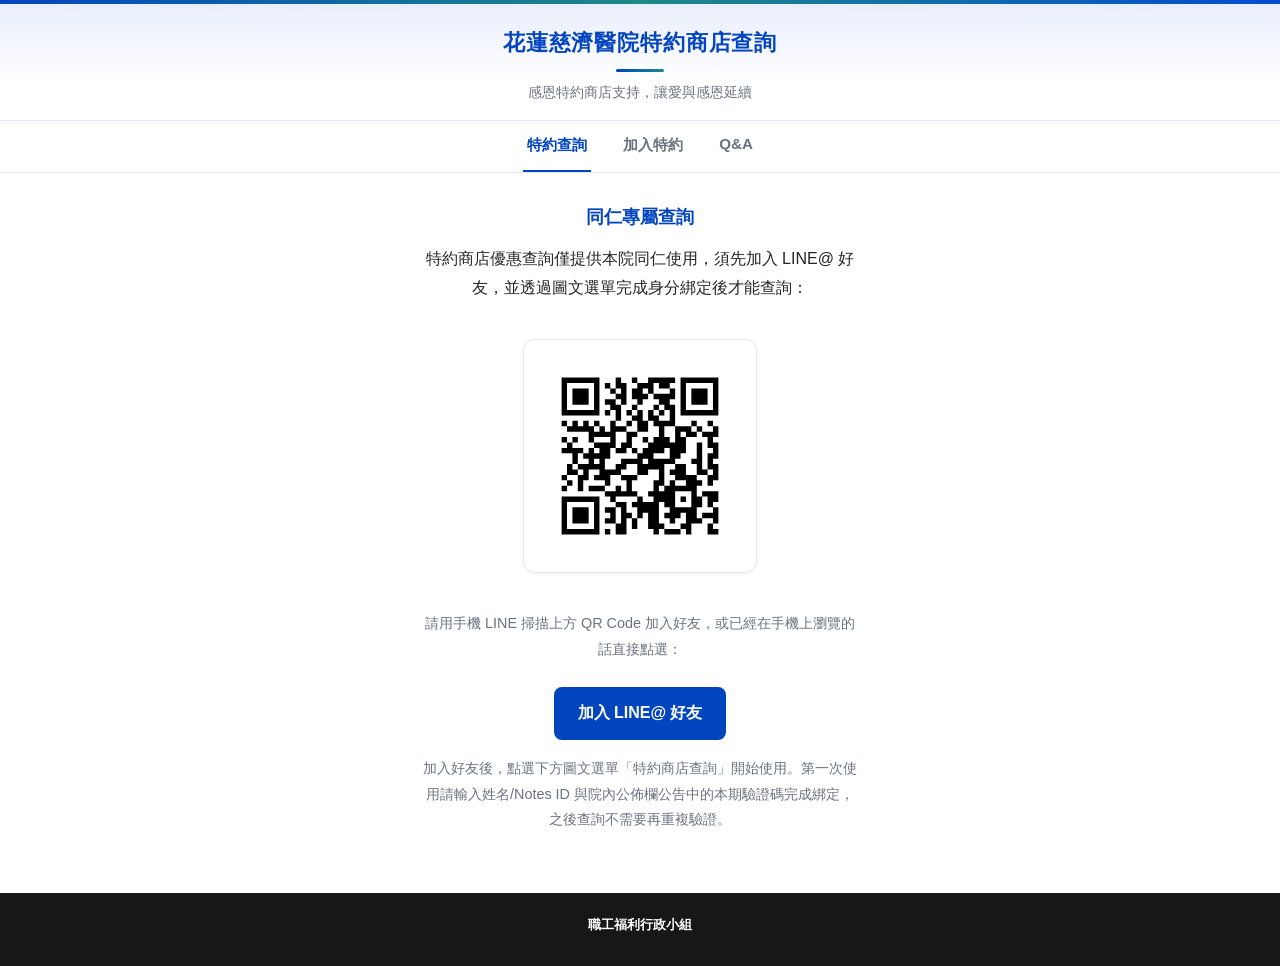
==== commit 4d9096aa: "fix: 特約商店查詢頁存取控制三項修正（公告方式、多組驗證碼、加好友入口） 1. 廣播機制修正：改回福委會人工張貼院內公佈欄，不透過本專案寄 Notes 群組信。    notes_store.py" ====
--- a/store/web/index.html
+++ b/store/web/index.html
@@ -51,15 +51,15 @@
 
   <div class="panel">
     <h2 style="color:var(--primary);font-size:1.1rem;">同仁專屬查詢</h2>
-    <p>特約商店優惠查詢僅提供本院同仁使用，須透過 LINE 完成身分綁定後才能查詢，第一次使用請先完成綁定：</p>
+    <p>特約商店優惠查詢僅提供本院同仁使用，須先加入 LINE@ 好友，並透過圖文選單完成身分綁定後才能查詢：</p>
 
     <div class="qr-box">
-      <svg viewBox="0 0 37 37" xmlns="http://www.w3.org/2000/svg"><path d="M4,4H5V5H4zM5,4H6V5H5zM6,4H7V5H6zM7,4H8V5H7zM8,4H9V5H8zM9,4H10V5H9zM10,4H11V5H10zM12,4H13V5H12zM13,4H14V5H13zM16,4H17V5H16zM20,4H21V5H20zM23,4H24V5H23zM26,4H27V5H26zM27,4H28V5H27zM28,4H29V5H28zM29,4H30V5H29zM30,4H31V5H30zM31,4H32V5H31zM32,4H33V5H32zM4,5H5V6H4zM10,5H11V6H10zM12,5H13V6H12zM13,5H14V6H13zM15,5H16V6H15zM17,5H18V6H17zM20,5H21V6H20zM21,5H22V6H21zM24,5H25V6H24zM26,5H27V6H26zM32,5H33V6H32zM4,6H5V7H4zM6,6H7V7H6zM7,6H8V7H7zM8,6H9V7H8zM10,6H11V7H10zM14,6H15V7H14zM17,6H18V7H17zM20,6H21V7H20zM26,6H27V7H26zM28,6H29V7H28zM29,6H30V7H29zM30,6H31V7H30zM32,6H33V7H32zM4,7H5V8H4zM6,7H7V8H6zM7,7H8V8H7zM8,7H9V8H8zM10,7H11V8H10zM12,7H13V8H12zM13,7H14V8H13zM14,7H15V8H14zM16,7H17V8H16zM18,7H19V8H18zM20,7H21V8H20zM21,7H22V8H21zM22,7H23V8H22zM24,7H25V8H24zM26,7H27V8H26zM28,7H29V8H28zM29,7H30V8H29zM30,7H31V8H30zM32,7H33V8H32zM4,8H5V9H4zM6,8H7V9H6zM7,8H8V9H7zM8,8H9V9H8zM10,8H11V9H10zM13,8H14V9H13zM16,8H17V9H16zM18,8H19V9H18zM19,8H20V9H19zM21,8H22V9H21zM22,8H23V9H22zM23,8H24V9H23zM24,8H25V9H24zM26,8H27V9H26zM28,8H29V9H28zM29,8H30V9H29zM30,8H31V9H30zM32,8H33V9H32zM4,9H5V10H4zM10,9H11V10H10zM16,9H17V10H16zM18,9H19V10H18zM23,9H24V10H23zM24,9H25V10H24zM26,9H27V10H26zM32,9H33V10H32zM4,10H5V11H4zM5,10H6V11H5zM6,10H7V11H6zM7,10H8V11H7zM8,10H9V11H8zM9,10H10V11H9zM10,10H11V11H10zM12,10H13V11H12zM14,10H15V11H14zM16,10H17V11H16zM18,10H19V11H18zM20,10H21V11H20zM22,10H23V11H22zM24,10H25V11H24zM26,10H27V11H26zM27,10H28V11H27zM28,10H29V11H28zM29,10H30V11H29zM30,10H31V11H30zM31,10H32V11H31zM32,10H33V11H32zM12,11H13V12H12zM13,11H14V12H13zM18,11H19V12H18zM20,11H21V12H20zM21,11H22V12H21zM22,11H23V12H22zM23,11H24V12H23zM4,12H5V13H4zM6,12H7V13H6zM7,12H8V13H7zM9,12H10V13H9zM10,12H11V13H10zM11,12H12V13H11zM14,12H15V13H14zM15,12H16V13H15zM16,12H17V13H16zM17,12H18V13H17zM18,12H19V13H18zM20,12H21V13H20zM21,12H22V13H21zM26,12H27V13H26zM29,12H30V13H29zM31,12H32V13H31zM32,12H33V13H32zM5,13H6V14H5zM6,13H7V14H6zM12,13H13V14H12zM13,13H14V14H13zM14,13H15V14H14zM15,13H16V14H15zM16,13H17V14H16zM19,13H20V14H19zM20,13H21V14H20zM23,13H24V14H23zM25,13H26V14H25zM26,13H27V14H26zM28,13H29V14H28zM32,13H33V14H32zM4,14H5V15H4zM5,14H6V15H5zM6,14H7V15H6zM8,14H9V15H8zM10,14H11V15H10zM11,14H12V15H11zM12,14H13V15H12zM13,14H14V15H13zM16,14H17V15H16zM17,14H18V15H17zM21,14H22V15H21zM25,14H26V15H25zM26,14H27V15H26zM27,14H28V15H27zM28,14H29V15H28zM30,14H31V15H30zM31,14H32V15H31zM5,15H6V16H5zM9,15H10V16H9zM13,15H14V16H13zM15,15H16V16H15zM16,15H17V16H16zM17,15H18V16H17zM19,15H20V16H19zM20,15H21V16H20zM22,15H23V16H22zM23,15H24V16H23zM24,15H25V16H24zM27,15H28V16H27zM32,15H33V16H32zM10,16H11V17H10zM12,16H13V17H12zM15,16H16V17H15zM17,16H18V17H17zM18,16H19V17H18zM20,16H21V17H20zM21,16H22V17H21zM22,16H23V17H22zM29,16H30V17H29zM30,16H31V17H30zM4,17H5V18H4zM7,17H8V18H7zM8,17H9V18H8zM11,17H12V18H11zM12,17H13V18H12zM17,17H18V18H17zM18,17H19V18H18zM19,17H20V18H19zM20,17H21V18H20zM21,17H22V18H21zM22,17H23V18H22zM23,17H24V18H23zM26,17H27V18H26zM30,17H31V18H30zM31,17H32V18H31zM32,17H33V18H32zM4,18H5V19H4zM6,18H7V19H6zM8,18H9V19H8zM10,18H11V19H10zM12,18H13V19H12zM15,18H16V19H15zM16,18H17V19H16zM17,18H18V19H17zM18,18H19V19H18zM20,18H21V19H20zM21,18H22V19H21zM23,18H24V19H23zM24,18H25V19H24zM25,18H26V19H25zM28,18H29V19H28zM30,18H31V19H30zM31,18H32V19H31zM32,18H33V19H32zM6,19H7V20H6zM7,19H8V20H7zM13,19H14V20H13zM14,19H15V20H14zM15,19H16V20H15zM16,19H17V20H16zM19,19H20V20H19zM20,19H21V20H20zM22,19H23V20H22zM24,19H25V20H24zM25,19H26V20H25zM27,19H28V20H27zM28,19H29V20H28zM31,19H32V20H31zM4,20H5V21H4zM7,20H8V21H7zM8,20H9V21H8zM10,20H11V21H10zM11,20H12V21H11zM18,20H19V21H18zM20,20H21V21H20zM23,20H24V21H23zM24,20H25V21H24zM25,20H26V21H25zM27,20H28V21H27zM28,20H29V21H28zM29,20H30V21H29zM31,20H32V21H31zM5,21H6V22H5zM8,21H9V22H8zM11,21H12V22H11zM14,21H15V22H14zM15,21H16V22H15zM19,21H20V22H19zM21,21H22V22H21zM22,21H23V22H22zM24,21H25V22H24zM27,21H28V22H27zM29,21H30V22H29zM30,21H31V22H30zM31,21H32V22H31zM4,22H5V23H4zM6,22H7V23H6zM7,22H8V23H7zM10,22H11V23H10zM12,22H13V23H12zM13,22H14V23H13zM15,22H16V23H15zM16,22H17V23H16zM17,22H18V23H17zM18,22H19V23H18zM19,22H20V23H19zM20,22H21V23H20zM22,22H23V23H22zM25,22H26V23H25zM26,22H27V23H26zM27,22H28V23H27zM28,22H29V23H28zM30,22H31V23H30zM7,23H8V24H7zM8,23H9V24H8zM9,23H10V24H9zM11,23H12V24H11zM14,23H15V24H14zM17,23H18V24H17zM18,23H19V24H18zM20,23H21V24H20zM21,23H22V24H21zM23,23H24V24H23zM25,23H26V24H25zM27,23H28V24H27zM28,23H29V24H28zM30,23H31V24H30zM5,24H6V25H5zM6,24H7V25H6zM9,24H10V25H9zM10,24H11V25H10zM11,24H12V25H11zM14,24H15V25H14zM15,24H16V25H15zM16,24H17V25H16zM17,24H18V25H17zM18,24H19V25H18zM19,24H20V25H19zM20,24H21V25H20zM21,24H22V25H21zM24,24H25V25H24zM25,24H26V25H25zM26,24H27V25H26zM27,24H28V25H27zM28,24H29V25H28zM29,24H30V25H29zM30,24H31V25H30zM12,25H13V26H12zM13,25H14V26H13zM24,25H25V26H24zM28,25H29V26H28zM29,25H30V26H29zM30,25H31V26H30zM31,25H32V26H31zM32,25H33V26H32zM4,26H5V27H4zM5,26H6V27H5zM6,26H7V27H6zM7,26H8V27H7zM8,26H9V27H8zM9,26H10V27H9zM10,26H11V27H10zM12,26H13V27H12zM14,26H15V27H14zM18,26H19V27H18zM20,26H21V27H20zM21,26H22V27H21zM22,26H23V27H22zM23,26H24V27H23zM24,26H25V27H24zM26,26H27V27H26zM28,26H29V27H28zM29,26H30V27H29zM31,26H32V27H31zM4,27H5V28H4zM10,27H11V28H10zM12,27H13V28H12zM15,27H16V28H15zM17,27H18V28H17zM18,27H19V28H18zM22,27H23V28H22zM23,27H24V28H23zM24,27H25V28H24zM28,27H29V28H28zM29,27H30V28H29zM32,27H33V28H32zM4,28H5V29H4zM6,28H7V29H6zM7,28H8V29H7zM8,28H9V29H8zM10,28H11V29H10zM13,28H14V29H13zM16,28H17V29H16zM19,28H20V29H19zM20,28H21V29H20zM21,28H22V29H21zM22,28H23V29H22zM24,28H25V29H24zM25,28H26V29H25zM26,28H27V29H26zM27,28H28V29H27zM28,28H29V29H28zM30,28H31V29H30zM31,28H32V29H31zM32,28H33V29H32zM4,29H5V30H4zM6,29H7V30H6zM7,29H8V30H7zM8,29H9V30H8zM10,29H11V30H10zM12,29H13V30H12zM14,29H15V30H14zM15,29H16V30H15zM19,29H20V30H19zM21,29H22V30H21zM22,29H23V30H22zM23,29H24V30H23zM24,29H25V30H24zM25,29H26V30H25zM27,29H28V30H27zM28,29H29V30H28zM29,29H30V30H29zM32,29H33V30H32zM4,30H5V31H4zM6,30H7V31H6zM7,30H8V31H7zM8,30H9V31H8zM10,30H11V31H10zM12,30H13V31H12zM13,30H14V31H13zM14,30H15V31H14zM15,30H16V31H15zM16,30H17V31H16zM17,30H18V31H17zM18,30H19V31H18zM20,30H21V31H20zM21,30H22V31H21zM27,30H28V31H27zM30,30H31V31H30zM32,30H33V31H32zM4,31H5V32H4zM10,31H11V32H10zM14,31H15V32H14zM16,31H17V32H16zM18,31H19V32H18zM22,31H23V32H22zM24,31H25V32H24zM26,31H27V32H26zM28,31H29V32H28zM29,31H30V32H29zM31,31H32V32H31zM4,32H5V33H4zM5,32H6V33H5zM6,32H7V33H6zM7,32H8V33H7zM8,32H9V33H8zM9,32H10V33H9zM10,32H11V33H10zM12,32H13V33H12zM14,32H15V33H14zM18,32H19V33H18zM20,32H21V33H20zM23,32H24V33H23zM24,32H25V33H24zM26,32H27V33H26zM28,32H29V33H28zM31,32H32V33H31z" fill="#000000" fill-rule="nonzero" stroke="none" /></svg>
+      <svg viewBox="0 0 37 37" xmlns="http://www.w3.org/2000/svg"><path d="M4,4H5V5H4zM5,4H6V5H5zM6,4H7V5H6zM7,4H8V5H7zM8,4H9V5H8zM9,4H10V5H9zM10,4H11V5H10zM14,4H15V5H14zM17,4H18V5H17zM20,4H21V5H20zM21,4H22V5H21zM22,4H23V5H22zM23,4H24V5H23zM24,4H25V5H24zM26,4H27V5H26zM27,4H28V5H27zM28,4H29V5H28zM29,4H30V5H29zM30,4H31V5H30zM31,4H32V5H31zM32,4H33V5H32zM4,5H5V6H4zM10,5H11V6H10zM12,5H13V6H12zM14,5H15V6H14zM15,5H16V6H15zM18,5H19V6H18zM19,5H20V6H19zM20,5H21V6H20zM22,5H23V6H22zM23,5H24V6H23zM26,5H27V6H26zM32,5H33V6H32zM4,6H5V7H4zM6,6H7V7H6zM7,6H8V7H7zM8,6H9V7H8zM10,6H11V7H10zM13,6H14V7H13zM15,6H16V7H15zM17,6H18V7H17zM18,6H19V7H18zM20,6H21V7H20zM24,6H25V7H24zM26,6H27V7H26zM28,6H29V7H28zM29,6H30V7H29zM30,6H31V7H30zM32,6H33V7H32zM4,7H5V8H4zM6,7H7V8H6zM7,7H8V8H7zM8,7H9V8H8zM10,7H11V8H10zM14,7H15V8H14zM15,7H16V8H15zM17,7H18V8H17zM18,7H19V8H18zM19,7H20V8H19zM21,7H22V8H21zM22,7H23V8H22zM23,7H24V8H23zM24,7H25V8H24zM26,7H27V8H26zM28,7H29V8H28zM29,7H30V8H29zM30,7H31V8H30zM32,7H33V8H32zM4,8H5V9H4zM6,8H7V9H6zM7,8H8V9H7zM8,8H9V9H8zM10,8H11V9H10zM12,8H13V9H12zM13,8H14V9H13zM15,8H16V9H15zM18,8H19V9H18zM22,8H23V9H22zM23,8H24V9H23zM26,8H27V9H26zM28,8H29V9H28zM29,8H30V9H29zM30,8H31V9H30zM32,8H33V9H32zM4,9H5V10H4zM10,9H11V10H10zM13,9H14V10H13zM14,9H15V10H14zM17,9H18V10H17zM21,9H22V10H21zM23,9H24V10H23zM24,9H25V10H24zM26,9H27V10H26zM32,9H33V10H32zM4,10H5V11H4zM5,10H6V11H5zM6,10H7V11H6zM7,10H8V11H7zM8,10H9V11H8zM9,10H10V11H9zM10,10H11V11H10zM12,10H13V11H12zM14,10H15V11H14zM16,10H17V11H16zM18,10H19V11H18zM20,10H21V11H20zM22,10H23V11H22zM24,10H25V11H24zM26,10H27V11H26zM27,10H28V11H27zM28,10H29V11H28zM29,10H30V11H29zM30,10H31V11H30zM31,10H32V11H31zM32,10H33V11H32zM14,11H15V12H14zM17,11H18V12H17zM18,11H19V12H18zM20,11H21V12H20zM21,11H22V12H21zM24,11H25V12H24zM4,12H5V13H4zM6,12H7V13H6zM8,12H9V13H8zM10,12H11V13H10zM13,12H14V13H13zM16,12H17V13H16zM18,12H19V13H18zM19,12H20V13H19zM21,12H22V13H21zM22,12H23V13H22zM23,12H24V13H23zM24,12H25V13H24zM28,12H29V13H28zM31,12H32V13H31zM5,13H6V14H5zM6,13H7V14H6zM7,13H8V14H7zM8,13H9V14H8zM9,13H10V14H9zM11,13H12V14H11zM13,13H14V14H13zM14,13H15V14H14zM15,13H16V14H15zM18,13H19V14H18zM19,13H20V14H19zM22,13H23V14H22zM25,13H26V14H25zM26,13H27V14H26zM27,13H28V14H27zM29,13H30V14H29zM32,13H33V14H32zM9,14H10V15H9zM10,14H11V15H10zM11,14H12V15H11zM12,14H13V15H12zM13,14H14V15H13zM16,14H17V15H16zM17,14H18V15H17zM22,14H23V15H22zM25,14H26V15H25zM27,14H28V15H27zM28,14H29V15H28zM30,14H31V15H30zM31,14H32V15H31zM32,14H33V15H32zM4,15H5V16H4zM6,15H7V16H6zM9,15H10V16H9zM13,15H14V16H13zM16,15H17V16H16zM19,15H20V16H19zM21,15H22V16H21zM22,15H23V16H22zM23,15H24V16H23zM25,15H26V16H25zM26,15H27V16H26zM31,15H32V16H31zM5,16H6V17H5zM10,16H11V17H10zM11,16H12V17H11zM12,16H13V17H12zM13,16H14V17H13zM15,16H16V17H15zM16,16H17V17H16zM20,16H21V17H20zM21,16H22V17H21zM22,16H23V17H22zM23,16H24V17H23zM24,16H25V17H24zM25,16H26V17H25zM26,16H27V17H26zM29,16H30V17H29zM31,16H32V17H31zM32,16H33V17H32zM4,17H5V18H4zM5,17H6V18H5zM6,17H7V18H6zM7,17H8V18H7zM9,17H10V18H9zM11,17H12V18H11zM12,17H13V18H12zM14,17H15V18H14zM15,17H16V18H15zM17,17H18V18H17zM19,17H20V18H19zM20,17H21V18H20zM21,17H22V18H21zM22,17H23V18H22zM24,17H25V18H24zM25,17H26V18H25zM26,17H27V18H26zM29,17H30V18H29zM32,17H33V18H32zM6,18H7V19H6zM8,18H9V19H8zM9,18H10V19H9zM10,18H11V19H10zM11,18H12V19H11zM12,18H13V19H12zM18,18H19V19H18zM19,18H20V19H19zM20,18H21V19H20zM24,18H25V19H24zM25,18H26V19H25zM29,18H30V19H29zM31,18H32V19H31zM32,18H33V19H32zM6,19H7V20H6zM9,19H10V20H9zM11,19H12V20H11zM15,19H16V20H15zM16,19H17V20H16zM17,19H18V20H17zM18,19H19V20H18zM20,19H21V20H20zM21,19H22V20H21zM22,19H23V20H22zM23,19H24V20H23zM24,19H25V20H24zM28,19H29V20H28zM29,19H30V20H29zM31,19H32V20H31zM5,20H6V21H5zM7,20H8V21H7zM8,20H9V21H8zM9,20H10V21H9zM10,20H11V21H10zM11,20H12V21H11zM14,20H15V21H14zM15,20H16V21H15zM18,20H19V21H18zM19,20H20V21H19zM20,20H21V21H20zM21,20H22V21H21zM22,20H23V21H22zM25,20H26V21H25zM26,20H27V21H26zM29,20H30V21H29zM31,20H32V21H31zM32,20H33V21H32zM5,21H6V22H5zM6,21H7V22H6zM8,21H9V22H8zM11,21H12V22H11zM12,21H13V22H12zM13,21H14V22H13zM14,21H15V22H14zM18,21H19V22H18zM19,21H20V22H19zM22,21H23V22H22zM24,21H25V22H24zM25,21H26V22H25zM26,21H27V22H26zM29,21H30V22H29zM30,21H31V22H30zM32,21H33V22H32zM4,22H5V23H4zM7,22H8V23H7zM8,22H9V23H8zM10,22H11V23H10zM11,22H12V23H11zM12,22H13V23H12zM15,22H16V23H15zM16,22H17V23H16zM17,22H18V23H17zM22,22H23V23H22zM25,22H26V23H25zM26,22H27V23H26zM27,22H28V23H27zM28,22H29V23H28zM31,22H32V23H31zM32,22H33V23H32zM5,23H6V24H5zM7,23H8V24H7zM12,23H13V24H12zM16,23H17V24H16zM21,23H22V24H21zM22,23H23V24H22zM24,23H25V24H24zM27,23H28V24H27zM28,23H29V24H28zM29,23H30V24H29zM31,23H32V24H31zM4,24H5V25H4zM7,24H8V25H7zM9,24H10V25H9zM10,24H11V25H10zM11,24H12V25H11zM14,24H15V25H14zM16,24H17V25H16zM21,24H22V25H21zM23,24H24V25H23zM24,24H25V25H24zM25,24H26V25H25zM26,24H27V25H26zM27,24H28V25H27zM28,24H29V25H28zM12,25H13V26H12zM13,25H14V26H13zM14,25H15V26H14zM15,25H16V26H15zM16,25H17V26H16zM17,25H18V26H17zM20,25H21V26H20zM21,25H22V26H21zM22,25H23V26H22zM23,25H24V26H23zM24,25H25V26H24zM28,25H29V26H28zM30,25H31V26H30zM31,25H32V26H31zM32,25H33V26H32zM4,26H5V27H4zM5,26H6V27H5zM6,26H7V27H6zM7,26H8V27H7zM8,26H9V27H8zM9,26H10V27H9zM10,26H11V27H10zM13,26H14V27H13zM18,26H19V27H18zM21,26H22V27H21zM22,26H23V27H22zM23,26H24V27H23zM24,26H25V27H24zM26,26H27V27H26zM28,26H29V27H28zM29,26H30V27H29zM31,26H32V27H31zM32,26H33V27H32zM4,27H5V28H4zM10,27H11V28H10zM14,27H15V28H14zM15,27H16V28H15zM17,27H18V28H17zM18,27H19V28H18zM19,27H20V28H19zM20,27H21V28H20zM21,27H22V28H21zM23,27H24V28H23zM24,27H25V28H24zM28,27H29V28H28zM29,27H30V28H29zM31,27H32V28H31zM4,28H5V29H4zM6,28H7V29H6zM7,28H8V29H7zM8,28H9V29H8zM10,28H11V29H10zM12,28H13V29H12zM13,28H14V29H13zM15,28H16V29H15zM18,28H19V29H18zM19,28H20V29H19zM20,28H21V29H20zM21,28H22V29H21zM24,28H25V29H24zM25,28H26V29H25zM26,28H27V29H26zM27,28H28V29H27zM28,28H29V29H28zM32,28H33V29H32zM4,29H5V30H4zM6,29H7V30H6zM7,29H8V30H7zM8,29H9V30H8zM10,29H11V30H10zM13,29H14V30H13zM15,29H16V30H15zM16,29H17V30H16zM18,29H19V30H18zM20,29H21V30H20zM21,29H22V30H21zM23,29H24V30H23zM24,29H25V30H24zM25,29H26V30H25zM27,29H28V30H27zM28,29H29V30H28zM30,29H31V30H30zM31,29H32V30H31zM32,29H33V30H32zM4,30H5V31H4zM6,30H7V31H6zM7,30H8V31H7zM8,30H9V31H8zM10,30H11V31H10zM12,30H13V31H12zM13,30H14V31H13zM15,30H16V31H15zM17,30H18V31H17zM20,30H21V31H20zM21,30H22V31H21zM24,30H25V31H24zM27,30H28V31H27zM28,30H29V31H28zM29,30H30V31H29zM32,30H33V31H32zM4,31H5V32H4zM10,31H11V32H10zM14,31H15V32H14zM15,31H16V32H15zM17,31H18V32H17zM20,31H21V32H20zM21,31H22V32H21zM22,31H23V32H22zM26,31H27V32H26zM27,31H28V32H27zM31,31H32V32H31zM4,32H5V33H4zM5,32H6V33H5zM6,32H7V33H6zM7,32H8V33H7zM8,32H9V33H8zM9,32H10V33H9zM10,32H11V33H10zM12,32H13V33H12zM14,32H15V33H14zM15,32H16V33H15zM21,32H22V33H21zM23,32H24V33H23zM24,32H25V33H24zM25,32H26V33H25zM27,32H28V33H27zM31,32H32V33H31zM32,32H33V33H32z" fill="#000000" fill-rule="nonzero" stroke="none" /></svg>
     </div>
 
-    <p class="hint">請用手機 LINE 掃描上方 QR Code，或已經在手機上瀏覽的話直接點選：</p>
-    <p><a class="open-link" href="https://liff.line.me/2011285225-tzE9fFFl">開啟特約商店查詢</a></p>
-    <p class="hint">綁定方式：加入好友後開啟查詢頁，輸入姓名/Notes ID 與院內公告信件中的本期驗證碼即可完成綁定，之後查詢不需要再重複驗證。</p>
+    <p class="hint">請用手機 LINE 掃描上方 QR Code 加入好友，或已經在手機上瀏覽的話直接點選：</p>
+    <p><a class="open-link" href="https://line.me/R/ti/p/@959rgvms">加入 LINE@ 好友</a></p>
+    <p class="hint">加入好友後，點選下方圖文選單「特約商店查詢」開始使用。第一次使用請輸入姓名/Notes ID 與院內公佈欄公告中的本期驗證碼完成綁定，之後查詢不需要再重複驗證。</p>
   </div>
 
   <footer>
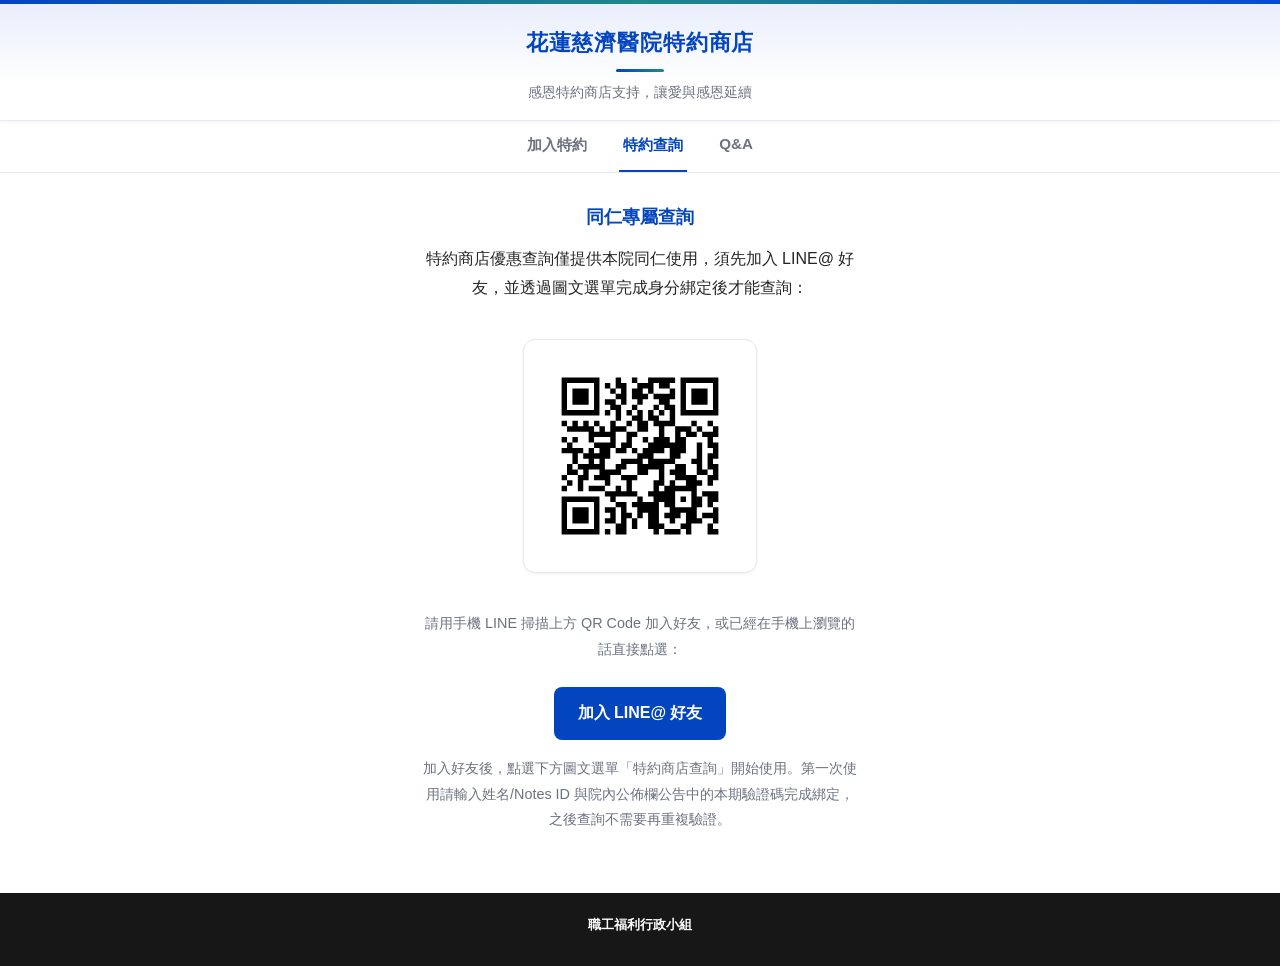
==== commit d6435070: "fix: 導覽列順序改成「加入特約、特約查詢、Q&A」 Co-Authored-By: Claude Sonnet 5 <noreply@anthropic.com>" ====
--- a/store/web/index.html
+++ b/store/web/index.html
@@ -3,7 +3,7 @@
 <head>
 <meta charset="UTF-8">
 <meta name="viewport" content="width=device-width, initial-scale=1">
-<title>花蓮慈濟醫院特約商店查詢</title>
+<title>花蓮慈濟醫院特約商店</title>
 <link rel="stylesheet" href="./style.css">
 <style>
   .panel {
@@ -39,13 +39,13 @@
 </head>
 <body>
   <header>
-    <h1>花蓮慈濟醫院特約商店查詢</h1>
+    <h1>花蓮慈濟醫院特約商店</h1>
     <div class="rule"></div>
     <div class="subtitle">感恩特約商店支持，讓愛與感恩延續</div>
   </header>
   <nav class="tabs">
+    <a href="./join.html">加入特約</a>
     <a href="./index.html" class="active">特約查詢</a>
-    <a href="./join.html">加入特約</a>
     <a href="./qa.html">Q&amp;A</a>
   </nav>
 
